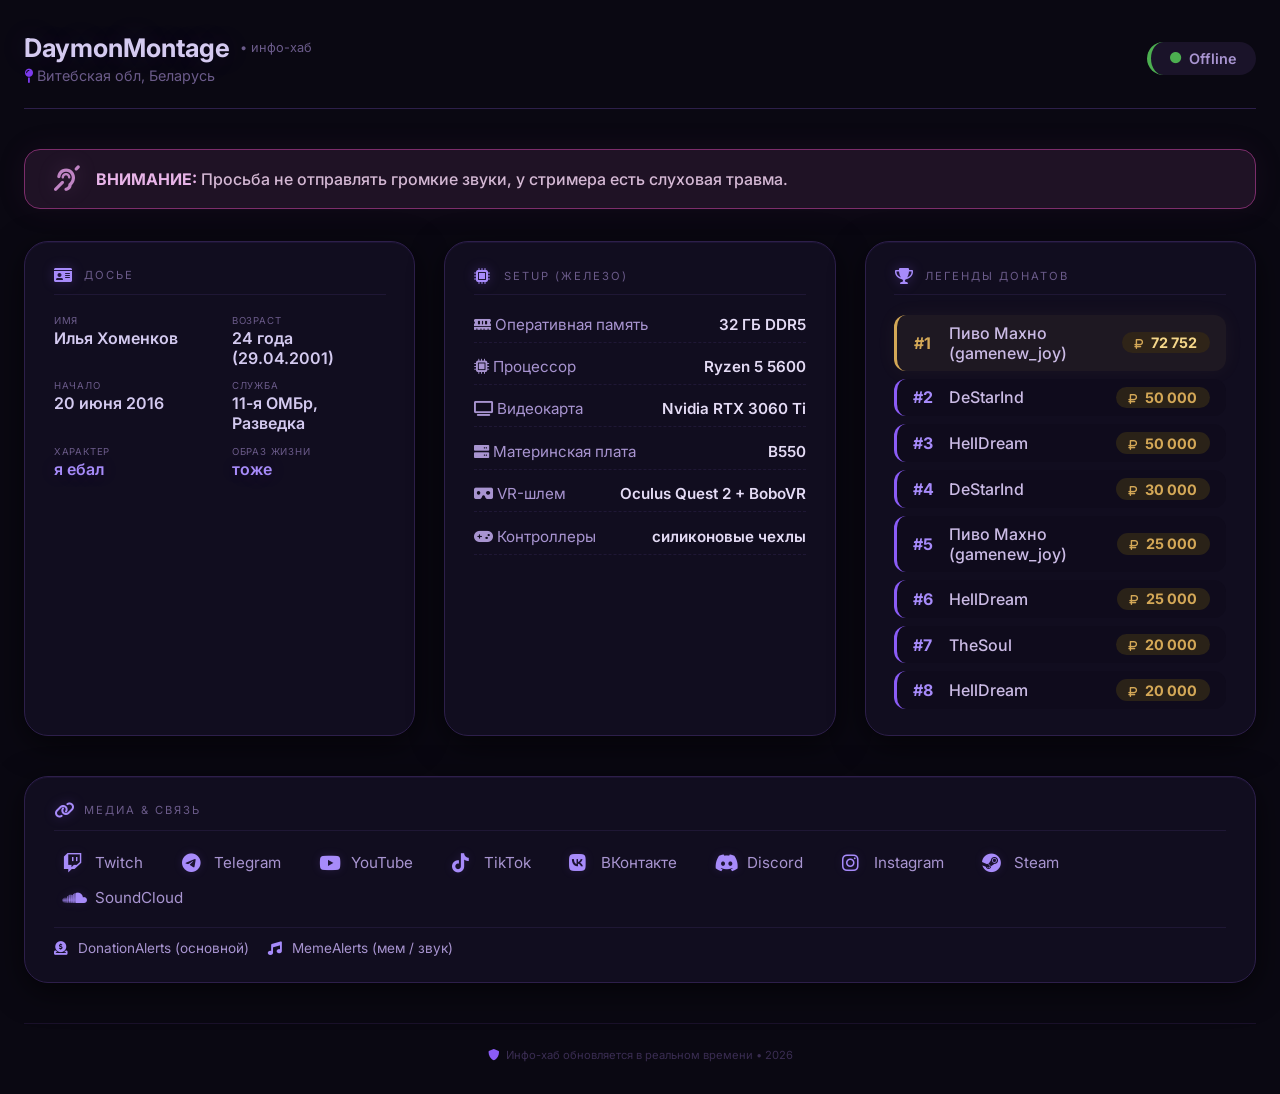
==== deepseek_html_20260625_22dd0b.html @ 0b303519 "Add files via upload" ====
<!DOCTYPE html>
<html lang="ru">
<head>
    <meta charset="UTF-8">
    <meta name="viewport" content="width=device-width, initial-scale=1.0">
    <title>Инфо-Хаб Стримера • Фиолетовый</title>
    <link rel="preconnect" href="https://fonts.googleapis.com">
    <link rel="preconnect" href="https://fonts.gstatic.com" crossorigin>
    <link href="https://fonts.googleapis.com/css2?family=Inter:opsz,wght@14..32,400;14..32,600;14..32,700;14..32,800&display=swap" rel="stylesheet">
    <link rel="stylesheet" href="https://cdnjs.cloudflare.com/ajax/libs/font-awesome/6.0.0-beta3/css/all.min.css">
    <style>
        /* ----- ОСНОВНЫЕ ЦВЕТА (Фиолетово-чёрный) ----- */
        :root {
            --bg-primary: #0a0812;
            --bg-card: #110d1f;
            --bg-card-hover: #19132b;
            --border-color: #2d1f4a;
            --border-glow: #7c3aed;
            --text-primary: #e8e0f5;
            --text-secondary: #a894d0;
            --text-muted: #6b5b8a;
            --accent: #8b5cf6;
            --accent-light: #a78bfa;
            --accent-glow: rgba(139, 92, 246, 0.25);
            --gold: #d4a857;
            --gold-bg: #2a2218;
            --warning-bg: #1f1225;
            --warning-border: #7c2d6b;
        }

        * {
            margin: 0;
            padding: 0;
            box-sizing: border-box;
        }

        body {
            background: var(--bg-primary);
            color: var(--text-primary);
            font-family: 'Inter', sans-serif;
            padding: 2rem 1.5rem;
            min-height: 100vh;
            display: flex;
            justify-content: center;
            background-image: 
                radial-gradient(ellipse at 20% 50%, #1a0f2e 0%, transparent 60%),
                radial-gradient(ellipse at 80% 20%, #140a24 0%, transparent 50%),
                var(--bg-primary);
        }

        .container {
            max-width: 1300px;
            width: 100%;
        }

        /* ----- ШАПКА ----- */
        .hub-header {
            display: flex;
            justify-content: space-between;
            align-items: center;
            flex-wrap: wrap;
            gap: 1rem;
            margin-bottom: 2.5rem;
            border-bottom: 1px solid var(--border-color);
            padding-bottom: 1.5rem;
        }

        .hub-header h1 {
            font-size: 2.2rem;
            font-weight: 800;
            letter-spacing: -0.5px;
            background: linear-gradient(135deg, #a78bfa, #7c3aed, #6d28d9);
            -webkit-background-clip: text;
            -webkit-text-fill-color: transparent;
            background-clip: text;
            text-shadow: 0 0 40px rgba(139, 92, 246, 0.3);
        }

        .hub-header .status {
            background: #1a1329;
            padding: 0.5rem 1.2rem;
            border-radius: 50px;
            font-size: 0.9rem;
            font-weight: 600;
            border-left: 4px solid #4caf50;
            display: flex;
            align-items: center;
            gap: 0.5rem;
            color: var(--text-secondary);
        }

        .hub-header .status i {
            color: #4caf50;
            font-size: 0.7rem;
        }

        /* ----- СЕТКА ----- */
        .grid {
            display: grid;
            grid-template-columns: repeat(auto-fit, minmax(340px, 1fr));
            gap: 1.8rem;
            margin-bottom: 2.5rem;
        }

        /* ----- КАРТОЧКИ (фиолетовый стиль) ----- */
        .card {
            background: var(--bg-card);
            border-radius: 24px;
            padding: 1.6rem 1.8rem;
            border: 1px solid var(--border-color);
            box-shadow: 0 8px 32px rgba(0, 0, 0, 0.6), inset 0 1px 0 rgba(139, 92, 246, 0.08);
            transition: transform 0.25s ease, border-color 0.3s, box-shadow 0.3s;
            backdrop-filter: blur(2px);
        }

        .card:hover {
            border-color: var(--accent);
            transform: translateY(-4px);
            box-shadow: 0 12px 40px rgba(139, 92, 246, 0.15), inset 0 1px 0 rgba(139, 92, 246, 0.15);
        }

        .card-title {
            font-size: 0.7rem;
            text-transform: uppercase;
            letter-spacing: 2px;
            color: var(--text-muted);
            margin-bottom: 1.2rem;
            border-bottom: 1px solid #1f1735;
            padding-bottom: 0.7rem;
            display: flex;
            align-items: center;
            gap: 10px;
        }

        .card-title i {
            color: var(--accent-light);
            font-size: 1rem;
            width: 20px;
            filter: drop-shadow(0 0 6px rgba(139, 92, 246, 0.3));
        }

        /* ----- ДОСЬЕ ----- */
        .profile-grid {
            display: grid;
            grid-template-columns: 1fr 1fr;
            gap: 0.8rem 1.5rem;
        }

        .profile-item {
            display: flex;
            flex-direction: column;
        }

        .profile-item .label {
            font-size: 0.6rem;
            text-transform: uppercase;
            color: var(--text-muted);
            letter-spacing: 0.8px;
        }

        .profile-item .value {
            font-weight: 600;
            font-size: 1rem;
            margin-top: 2px;
            color: #d4caf0;
        }

        .value.highlight {
            color: var(--accent-light);
            text-shadow: 0 0 20px rgba(139, 92, 246, 0.2);
        }

        /* ----- ОБОРУДОВАНИЕ ----- */
        .spec-list {
            display: flex;
            flex-direction: column;
            gap: 0.9rem;
        }

        .spec-row {
            display: flex;
            justify-content: space-between;
            border-bottom: 1px dashed #1f1735;
            padding-bottom: 0.5rem;
            font-size: 0.95rem;
        }

        .spec-row .spec-name {
            color: var(--text-secondary);
        }

        .spec-row .spec-value {
            font-weight: 600;
            color: #e4dbf5;
            text-align: right;
        }

        .spec-value i {
            margin-right: 6px;
            color: var(--accent-light);
            width: 18px;
        }

        /* ----- ТОП ДОНАТОВ (фиолетовая тема) ----- */
        .donation-list {
            display: flex;
            flex-direction: column;
            gap: 0.5rem;
        }

        .donation-item {
            display: flex;
            justify-content: space-between;
            align-items: center;
            background: #0f0b1c;
            padding: 0.5rem 1rem;
            border-radius: 12px;
            border-left: 3px solid var(--accent);
            transition: background 0.2s;
        }

        .donation-item:hover {
            background: #19132b;
        }

        .donation-item .place {
            font-weight: 700;
            color: var(--accent-light);
            min-width: 28px;
        }

        .donation-item .name {
            flex: 1;
            margin-left: 0.5rem;
            font-weight: 500;
            color: #cbbbe5;
        }

        .donation-item .amount {
            font-weight: 700;
            color: var(--gold);
            background: var(--gold-bg);
            padding: 0.15rem 0.8rem;
            border-radius: 20px;
            font-size: 0.9rem;
        }

        .donation-item .amount i {
            color: var(--gold);
            margin-right: 4px;
            font-size: 0.7rem;
        }

        /* Первое место — особое свечение */
        .donation-item:first-child {
            border-left-color: var(--gold);
            background: #1e1822;
            box-shadow: 0 0 20px rgba(212, 168, 87, 0.06);
        }

        .donation-item:first-child .place {
            color: var(--gold);
        }

        .donation-item:first-child .amount {
            background: #2f2418;
            color: #f5d78a;
        }

        /* ----- СОЦИАЛЬНЫЕ СЕТИ (фиолетовые ссылки) ----- */
        .social-grid {
            display: flex;
            flex-wrap: wrap;
            gap: 0.6rem 1.2rem;
            margin-top: 0.2rem;
        }

        .social-link {
            color: var(--text-secondary);
            text-decoration: none;
            font-size: 0.95rem;
            display: inline-flex;
            align-items: center;
            gap: 8px;
            transition: 0.25s;
            padding: 0.2rem 0.6rem;
            border-radius: 8px;
        }

        .social-link:hover {
            color: #ffffff;
            background: #1f1735;
            transform: scale(1.03);
            box-shadow: 0 0 20px rgba(139, 92, 246, 0.1);
        }

        .social-link i {
            font-size: 1.2rem;
            width: 24px;
            color: var(--accent-light);
            filter: drop-shadow(0 0 4px rgba(139, 92, 246, 0.15));
        }

        .social-link:hover i {
            filter: drop-shadow(0 0 12px rgba(139, 92, 246, 0.4));
        }

        /* ----- ПРЕДУПРЕЖДЕНИЕ (фиолетовая тема) ----- */
        .warning-banner {
            background: var(--warning-bg);
            border: 1px solid var(--warning-border);
            border-radius: 16px;
            padding: 1rem 1.8rem;
            margin-bottom: 2rem;
            display: flex;
            align-items: center;
            gap: 1rem;
            flex-wrap: wrap;
            color: #d4b8d4;
            box-shadow: 0 0 30px rgba(124, 45, 107, 0.1);
        }

        .warning-banner i {
            font-size: 1.6rem;
            color: #c084c4;
            filter: drop-shadow(0 0 10px rgba(192, 132, 196, 0.2));
        }

        .warning-banner span {
            font-weight: 500;
        }

        .warning-banner strong {
            color: #e8b4e8;
        }

        /* ----- НИК СТРИМЕРА (фиолетовый) ----- */
        .streamer-nick {
            font-size: 1.6rem;
            font-weight: 700;
            color: #d4caf0;
            display: flex;
            align-items: center;
            gap: 10px;
            text-shadow: 0 0 30px rgba(139, 92, 246, 0.15);
        }

        .streamer-nick small {
            font-weight: 400;
            font-size: 0.8rem;
            color: var(--text-muted);
        }

        /* ----- ДОП БЛОК (донат-способы) ----- */
        .donate-methods {
            margin-top: 1rem;
            font-size: 0.85rem;
            color: var(--text-secondary);
            border-top: 1px solid #1f1735;
            padding-top: 0.8rem;
            display: flex;
            flex-wrap: wrap;
            gap: 1.2rem;
        }

        .donate-methods i {
            color: var(--accent-light);
            margin-right: 6px;
        }

        /* ----- АДАПТИВНОСТЬ ----- */
        @media (max-width: 700px) {
            body {
                padding: 1rem;
            }
            .hub-header h1 {
                font-size: 1.6rem;
            }
            .profile-grid {
                grid-template-columns: 1fr;
            }
            .grid {
                grid-template-columns: 1fr;
            }
            .donation-item {
                flex-wrap: wrap;
                gap: 0.3rem;
            }
        }

        /* Футер */
        .footer {
            margin-top: 2.5rem;
            font-size: 0.7rem;
            color: #3a2d52;
            text-align: center;
            border-top: 1px solid #1a112a;
            padding-top: 1.5rem;
        }

        .footer i {
            color: var(--accent);
            margin-right: 4px;
        }
    </style>
</head>
<body>
<div class="container">

    <!-- ШАПКА -->
    <header class="hub-header">
        <div>
            <div class="streamer-nick">
                DaymonMontage <small>• инфо-хаб</small>
            </div>
            <div style="font-size:0.9rem; color:#6b5b8a; margin-top:4px;">
                <i class="fas fa-map-pin" style="color:#7c3aed;"></i> Витебская обл, Беларусь
            </div>
        </div>
        <div class="status">
            <i class="fas fa-circle"></i> Offline
        </div>
    </header>

    <!-- БАННЕР ПРЕДУПРЕЖДЕНИЯ -->
    <div class="warning-banner">
        <i class="fas fa-ear-deaf"></i>
        <span><strong>ВНИМАНИЕ:</strong> Просьба не отправлять громкие звуки, у стримера есть слуховая травма.</span>
    </div>

    <!-- СЕТКА КАРТОЧЕК -->
    <div class="grid">

        <!-- 1. ДОСЬЕ -->
        <div class="card">
            <div class="card-title"><i class="fas fa-id-card"></i> Досье</div>
            <div class="profile-grid">
                <div class="profile-item"><span class="label">Имя</span><span class="value">Илья Хоменков</span></div>
                <div class="profile-item"><span class="label">Возраст</span><span class="value">24 года (29.04.2001)</span></div>
                <div class="profile-item"><span class="label">Начало</span><span class="value">20 июня 2016</span></div>
                <div class="profile-item"><span class="label">Служба</span><span class="value">11-я ОМБр, Разведка</span></div>
                <div class="profile-item"><span class="label">Характер</span><span class="value highlight">я ебал</span></div>
                <div class="profile-item"><span class="label">Образ жизни</span><span class="value highlight">тоже</span></div>
            </div>
        </div>

        <!-- 2. ОБОРУДОВАНИЕ -->
        <div class="card">
            <div class="card-title"><i class="fas fa-microchip"></i> Setup (Железо)</div>
            <div class="spec-list">
                <div class="spec-row"><span class="spec-name"><i class="fas fa-memory"></i> Оперативная память</span><span class="spec-value">32 ГБ DDR5</span></div>
                <div class="spec-row"><span class="spec-name"><i class="fas fa-microchip"></i> Процессор</span><span class="spec-value">Ryzen 5 5600</span></div>
                <div class="spec-row"><span class="spec-name"><i class="fas fa-tv"></i> Видеокарта</span><span class="spec-value">Nvidia RTX 3060 Ti</span></div>
                <div class="spec-row"><span class="spec-name"><i class="fas fa-server"></i> Материнская плата</span><span class="spec-value">B550</span></div>
                <div class="spec-row"><span class="spec-name"><i class="fas fa-vr-cardboard"></i> VR-шлем</span><span class="spec-value">Oculus Quest 2 + BoboVR</span></div>
                <div class="spec-row"><span class="spec-name"><i class="fas fa-gamepad"></i> Контроллеры</span><span class="spec-value">силиконовые чехлы</span></div>
            </div>
        </div>

        <!-- 3. ТОП ДОНАТОВ -->
        <div class="card">
            <div class="card-title"><i class="fas fa-trophy"></i> Легенды донатов</div>
            <div class="donation-list">
                <div class="donation-item"><span class="place">#1</span><span class="name">Пиво Махно (gamenew_joy)</span><span class="amount"><i class="fas fa-ruble-sign"></i> 72 752</span></div>
                <div class="donation-item"><span class="place">#2</span><span class="name">DeStarInd</span><span class="amount"><i class="fas fa-ruble-sign"></i> 50 000</span></div>
                <div class="donation-item"><span class="place">#3</span><span class="name">HellDream</span><span class="amount"><i class="fas fa-ruble-sign"></i> 50 000</span></div>
                <div class="donation-item"><span class="place">#4</span><span class="name">DeStarInd</span><span class="amount"><i class="fas fa-ruble-sign"></i> 30 000</span></div>
                <div class="donation-item"><span class="place">#5</span><span class="name">Пиво Махно (gamenew_joy)</span><span class="amount"><i class="fas fa-ruble-sign"></i> 25 000</span></div>
                <div class="donation-item"><span class="place">#6</span><span class="name">HellDream</span><span class="amount"><i class="fas fa-ruble-sign"></i> 25 000</span></div>
                <div class="donation-item"><span class="place">#7</span><span class="name">TheSoul</span><span class="amount"><i class="fas fa-ruble-sign"></i> 20 000</span></div>
                <div class="donation-item"><span class="place">#8</span><span class="name">HellDream</span><span class="amount"><i class="fas fa-ruble-sign"></i> 20 000</span></div>
            </div>
        </div>
    </div>

    <!-- БЛОК МЕДИА И СПОСОБЫ ДОНАТОВ -->
    <div class="card" style="margin-top: 0.5rem;">
        <div class="card-title"><i class="fas fa-link"></i> Медиа &amp; Связь</div>
        <div class="social-grid">
            <a href="#" class="social-link"><i class="fab fa-twitch"></i> Twitch</a>
            <a href="#" class="social-link"><i class="fab fa-telegram"></i> Telegram</a>
            <a href="#" class="social-link"><i class="fab fa-youtube"></i> YouTube</a>
            <a href="#" class="social-link"><i class="fab fa-tiktok"></i> TikTok</a>
            <a href="#" class="social-link"><i class="fab fa-vk"></i> ВКонтакте</a>
            <a href="#" class="social-link"><i class="fab fa-discord"></i> Discord</a>
            <a href="#" class="social-link"><i class="fab fa-instagram"></i> Instagram</a>
            <a href="#" class="social-link"><i class="fab fa-steam"></i> Steam</a>
            <a href="#" class="social-link"><i class="fab fa-soundcloud"></i> SoundCloud</a>
        </div>
        <div class="donate-methods">
            <span><i class="fas fa-donate"></i> DonationAlerts (основной)</span>
            <span><i class="fas fa-music"></i> MemeAlerts (мем / звук)</span>
        </div>
    </div>

    <!-- ФУТЕР -->
    <div class="footer">
        <i class="fas fa-shield-alt"></i> Инфо-хаб обновляется в реальном времени • 2026
    </div>

</div>
</body>
</html>
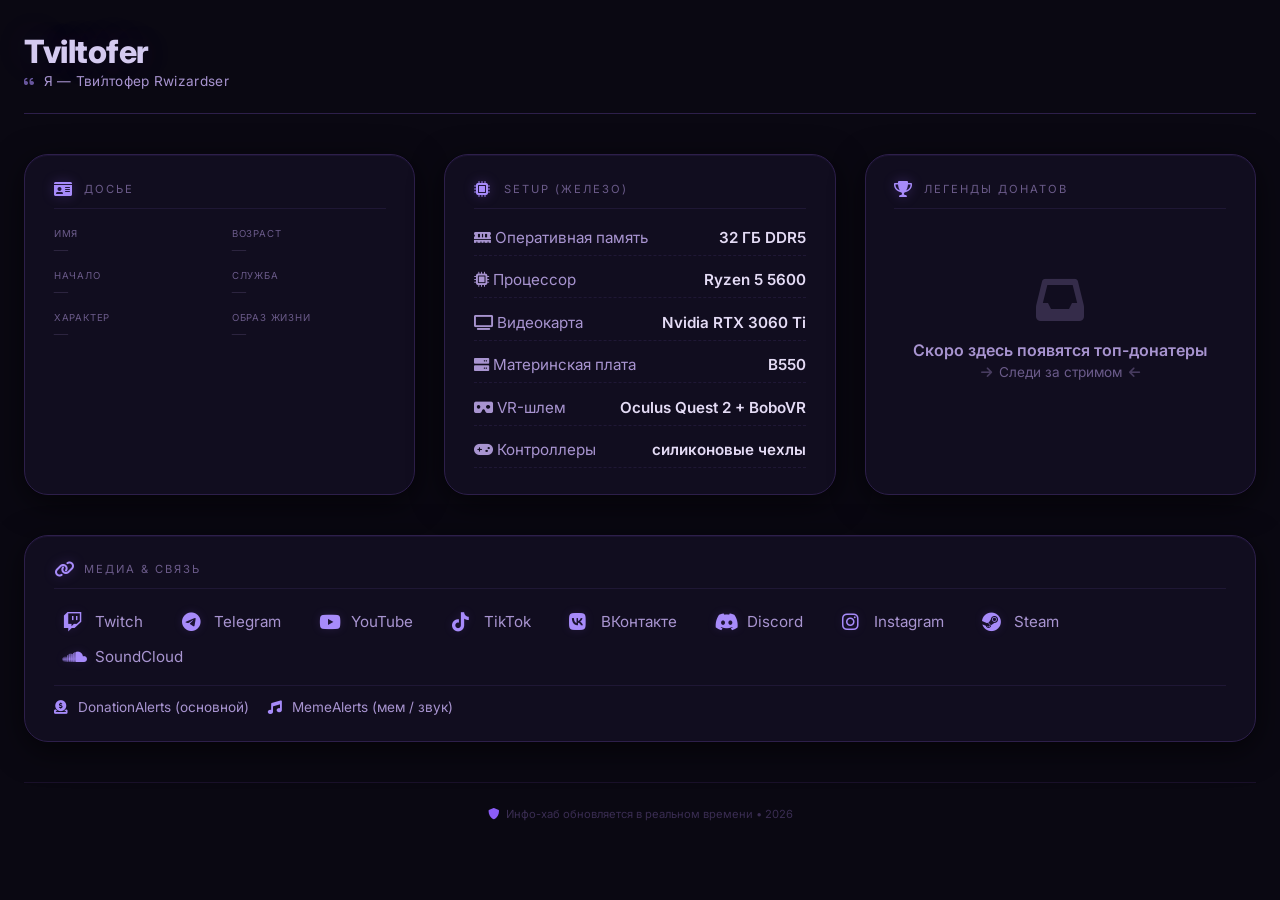
==== commit bb0a7620: "Update deepseek_html_20260625_22dd0b.html" ====
--- a/deepseek_html_20260625_22dd0b.html
+++ b/deepseek_html_20260625_22dd0b.html
@@ -22,10 +22,6 @@
             --accent: #8b5cf6;
             --accent-light: #a78bfa;
             --accent-glow: rgba(139, 92, 246, 0.25);
-            --gold: #d4a857;
-            --gold-bg: #2a2218;
-            --warning-bg: #1f1225;
-            --warning-border: #7c2d6b;
         }
 
         * {
@@ -63,35 +59,6 @@
             margin-bottom: 2.5rem;
             border-bottom: 1px solid var(--border-color);
             padding-bottom: 1.5rem;
-        }
-
-        .hub-header h1 {
-            font-size: 2.2rem;
-            font-weight: 800;
-            letter-spacing: -0.5px;
-            background: linear-gradient(135deg, #a78bfa, #7c3aed, #6d28d9);
-            -webkit-background-clip: text;
-            -webkit-text-fill-color: transparent;
-            background-clip: text;
-            text-shadow: 0 0 40px rgba(139, 92, 246, 0.3);
-        }
-
-        .hub-header .status {
-            background: #1a1329;
-            padding: 0.5rem 1.2rem;
-            border-radius: 50px;
-            font-size: 0.9rem;
-            font-weight: 600;
-            border-left: 4px solid #4caf50;
-            display: flex;
-            align-items: center;
-            gap: 0.5rem;
-            color: var(--text-secondary);
-        }
-
-        .hub-header .status i {
-            color: #4caf50;
-            font-size: 0.7rem;
         }
 
         /* ----- СЕТКА ----- */
@@ -139,7 +106,7 @@
             filter: drop-shadow(0 0 6px rgba(139, 92, 246, 0.3));
         }
 
-        /* ----- ДОСЬЕ ----- */
+        /* ----- ДОСЬЕ (ПУСТОЕ) ----- */
         .profile-grid {
             display: grid;
             grid-template-columns: 1fr 1fr;
@@ -165,9 +132,12 @@
             color: #d4caf0;
         }
 
-        .value.highlight {
-            color: var(--accent-light);
-            text-shadow: 0 0 20px rgba(139, 92, 246, 0.2);
+        .profile-item .value.empty {
+            color: var(--text-muted);
+            opacity: 0.3;
+            font-style: italic;
+            font-weight: 400;
+            font-size: 0.9rem;
         }
 
         /* ----- ОБОРУДОВАНИЕ ----- */
@@ -201,70 +171,40 @@
             width: 18px;
         }
 
-        /* ----- ТОП ДОНАТОВ (фиолетовая тема) ----- */
-        .donation-list {
+        /* ----- ТОП ДОНАТОВ (ПУСТОЙ БЛОК) ----- */
+        .donation-empty {
             display: flex;
             flex-direction: column;
-            gap: 0.5rem;
-        }
-
-        .donation-item {
-            display: flex;
-            justify-content: space-between;
             align-items: center;
-            background: #0f0b1c;
-            padding: 0.5rem 1rem;
-            border-radius: 12px;
-            border-left: 3px solid var(--accent);
-            transition: background 0.2s;
-        }
-
-        .donation-item:hover {
-            background: #19132b;
-        }
-
-        .donation-item .place {
-            font-weight: 700;
-            color: var(--accent-light);
-            min-width: 28px;
-        }
-
-        .donation-item .name {
-            flex: 1;
-            margin-left: 0.5rem;
-            font-weight: 500;
-            color: #cbbbe5;
-        }
-
-        .donation-item .amount {
-            font-weight: 700;
-            color: var(--gold);
-            background: var(--gold-bg);
-            padding: 0.15rem 0.8rem;
-            border-radius: 20px;
-            font-size: 0.9rem;
-        }
-
-        .donation-item .amount i {
-            color: var(--gold);
-            margin-right: 4px;
-            font-size: 0.7rem;
-        }
-
-        /* Первое место — особое свечение */
-        .donation-item:first-child {
-            border-left-color: var(--gold);
-            background: #1e1822;
-            box-shadow: 0 0 20px rgba(212, 168, 87, 0.06);
-        }
-
-        .donation-item:first-child .place {
-            color: var(--gold);
-        }
-
-        .donation-item:first-child .amount {
-            background: #2f2418;
-            color: #f5d78a;
+            justify-content: center;
+            padding: 2.5rem 1rem;
+            text-align: center;
+            min-height: 200px;
+        }
+
+        .donation-empty i {
+            font-size: 3rem;
+            color: var(--text-muted);
+            opacity: 0.4;
+            margin-bottom: 1rem;
+        }
+
+        .donation-empty .empty-title {
+            font-size: 1rem;
+            font-weight: 600;
+            color: var(--text-secondary);
+            margin-bottom: 0.3rem;
+        }
+
+        .donation-empty .empty-sub {
+            font-size: 0.85rem;
+            color: var(--text-muted);
+        }
+
+        .donation-empty .empty-sub i {
+            font-size: 0.8rem;
+            opacity: 0.6;
+            margin: 0 0.2rem;
         }
 
         /* ----- СОЦИАЛЬНЫЕ СЕТИ (фиолетовые ссылки) ----- */
@@ -305,50 +245,33 @@
             filter: drop-shadow(0 0 12px rgba(139, 92, 246, 0.4));
         }
 
-        /* ----- ПРЕДУПРЕЖДЕНИЕ (фиолетовая тема) ----- */
-        .warning-banner {
-            background: var(--warning-bg);
-            border: 1px solid var(--warning-border);
-            border-radius: 16px;
-            padding: 1rem 1.8rem;
-            margin-bottom: 2rem;
-            display: flex;
-            align-items: center;
-            gap: 1rem;
-            flex-wrap: wrap;
-            color: #d4b8d4;
-            box-shadow: 0 0 30px rgba(124, 45, 107, 0.1);
-        }
-
-        .warning-banner i {
-            font-size: 1.6rem;
-            color: #c084c4;
-            filter: drop-shadow(0 0 10px rgba(192, 132, 196, 0.2));
-        }
-
-        .warning-banner span {
-            font-weight: 500;
-        }
-
-        .warning-banner strong {
-            color: #e8b4e8;
-        }
-
         /* ----- НИК СТРИМЕРА (фиолетовый) ----- */
+        .streamer-header {
+            display: flex;
+            flex-direction: column;
+            gap: 2px;
+        }
+
         .streamer-nick {
-            font-size: 1.6rem;
-            font-weight: 700;
+            font-size: 2rem;
+            font-weight: 800;
             color: #d4caf0;
-            display: flex;
-            align-items: center;
-            gap: 10px;
-            text-shadow: 0 0 30px rgba(139, 92, 246, 0.15);
-        }
-
-        .streamer-nick small {
+            text-shadow: 0 0 40px rgba(139, 92, 246, 0.2);
+            letter-spacing: -0.5px;
+        }
+
+        .streamer-sub {
+            font-size: 0.85rem;
+            color: var(--text-secondary);
             font-weight: 400;
-            font-size: 0.8rem;
-            color: var(--text-muted);
+            letter-spacing: 0.3px;
+        }
+
+        .streamer-sub i {
+            color: var(--accent-light);
+            margin-right: 4px;
+            font-size: 0.7rem;
+            opacity: 0.6;
         }
 
         /* ----- ДОП БЛОК (донат-способы) ----- */
@@ -382,9 +305,11 @@
             .grid {
                 grid-template-columns: 1fr;
             }
-            .donation-item {
-                flex-wrap: wrap;
-                gap: 0.3rem;
+            .streamer-nick {
+                font-size: 1.5rem;
+            }
+            .streamer-sub {
+                font-size: 0.75rem;
             }
         }
 
@@ -409,38 +334,45 @@
 
     <!-- ШАПКА -->
     <header class="hub-header">
-        <div>
-            <div class="streamer-nick">
-                DaymonMontage <small>• инфо-хаб</small>
+        <div class="streamer-header">
+            <div class="streamer-nick">Tviltofer</div>
+            <div class="streamer-sub">
+                <i class="fas fa-quote-left"></i> Я — Тви́лтофер Rwizardser
             </div>
-            <div style="font-size:0.9rem; color:#6b5b8a; margin-top:4px;">
-                <i class="fas fa-map-pin" style="color:#7c3aed;"></i> Витебская обл, Беларусь
-            </div>
-        </div>
-        <div class="status">
-            <i class="fas fa-circle"></i> Offline
         </div>
     </header>
-
-    <!-- БАННЕР ПРЕДУПРЕЖДЕНИЯ -->
-    <div class="warning-banner">
-        <i class="fas fa-ear-deaf"></i>
-        <span><strong>ВНИМАНИЕ:</strong> Просьба не отправлять громкие звуки, у стримера есть слуховая травма.</span>
-    </div>
 
     <!-- СЕТКА КАРТОЧЕК -->
     <div class="grid">
 
-        <!-- 1. ДОСЬЕ -->
+        <!-- 1. ДОСЬЕ (ПУСТОЕ) -->
         <div class="card">
             <div class="card-title"><i class="fas fa-id-card"></i> Досье</div>
             <div class="profile-grid">
-                <div class="profile-item"><span class="label">Имя</span><span class="value">Илья Хоменков</span></div>
-                <div class="profile-item"><span class="label">Возраст</span><span class="value">24 года (29.04.2001)</span></div>
-                <div class="profile-item"><span class="label">Начало</span><span class="value">20 июня 2016</span></div>
-                <div class="profile-item"><span class="label">Служба</span><span class="value">11-я ОМБр, Разведка</span></div>
-                <div class="profile-item"><span class="label">Характер</span><span class="value highlight">я ебал</span></div>
-                <div class="profile-item"><span class="label">Образ жизни</span><span class="value highlight">тоже</span></div>
+                <div class="profile-item">
+                    <span class="label">Имя</span>
+                    <span class="value empty">—</span>
+                </div>
+                <div class="profile-item">
+                    <span class="label">Возраст</span>
+                    <span class="value empty">—</span>
+                </div>
+                <div class="profile-item">
+                    <span class="label">Начало</span>
+                    <span class="value empty">—</span>
+                </div>
+                <div class="profile-item">
+                    <span class="label">Служба</span>
+                    <span class="value empty">—</span>
+                </div>
+                <div class="profile-item">
+                    <span class="label">Характер</span>
+                    <span class="value empty">—</span>
+                </div>
+                <div class="profile-item">
+                    <span class="label">Образ жизни</span>
+                    <span class="value empty">—</span>
+                </div>
             </div>
         </div>
 
@@ -457,18 +389,15 @@
             </div>
         </div>
 
-        <!-- 3. ТОП ДОНАТОВ -->
+        <!-- 3. ТОП ДОНАТОВ (ПУСТОЙ) -->
         <div class="card">
             <div class="card-title"><i class="fas fa-trophy"></i> Легенды донатов</div>
-            <div class="donation-list">
-                <div class="donation-item"><span class="place">#1</span><span class="name">Пиво Махно (gamenew_joy)</span><span class="amount"><i class="fas fa-ruble-sign"></i> 72 752</span></div>
-                <div class="donation-item"><span class="place">#2</span><span class="name">DeStarInd</span><span class="amount"><i class="fas fa-ruble-sign"></i> 50 000</span></div>
-                <div class="donation-item"><span class="place">#3</span><span class="name">HellDream</span><span class="amount"><i class="fas fa-ruble-sign"></i> 50 000</span></div>
-                <div class="donation-item"><span class="place">#4</span><span class="name">DeStarInd</span><span class="amount"><i class="fas fa-ruble-sign"></i> 30 000</span></div>
-                <div class="donation-item"><span class="place">#5</span><span class="name">Пиво Махно (gamenew_joy)</span><span class="amount"><i class="fas fa-ruble-sign"></i> 25 000</span></div>
-                <div class="donation-item"><span class="place">#6</span><span class="name">HellDream</span><span class="amount"><i class="fas fa-ruble-sign"></i> 25 000</span></div>
-                <div class="donation-item"><span class="place">#7</span><span class="name">TheSoul</span><span class="amount"><i class="fas fa-ruble-sign"></i> 20 000</span></div>
-                <div class="donation-item"><span class="place">#8</span><span class="name">HellDream</span><span class="amount"><i class="fas fa-ruble-sign"></i> 20 000</span></div>
+            <div class="donation-empty">
+                <i class="fas fa-inbox"></i>
+                <div class="empty-title">Скоро здесь появятся топ-донатеры</div>
+                <div class="empty-sub">
+                    <i class="fas fa-arrow-right"></i> Следи за стримом <i class="fas fa-arrow-left"></i>
+                </div>
             </div>
         </div>
     </div>
@@ -500,4 +429,4 @@
 
 </div>
 </body>
-</html>+</html>
